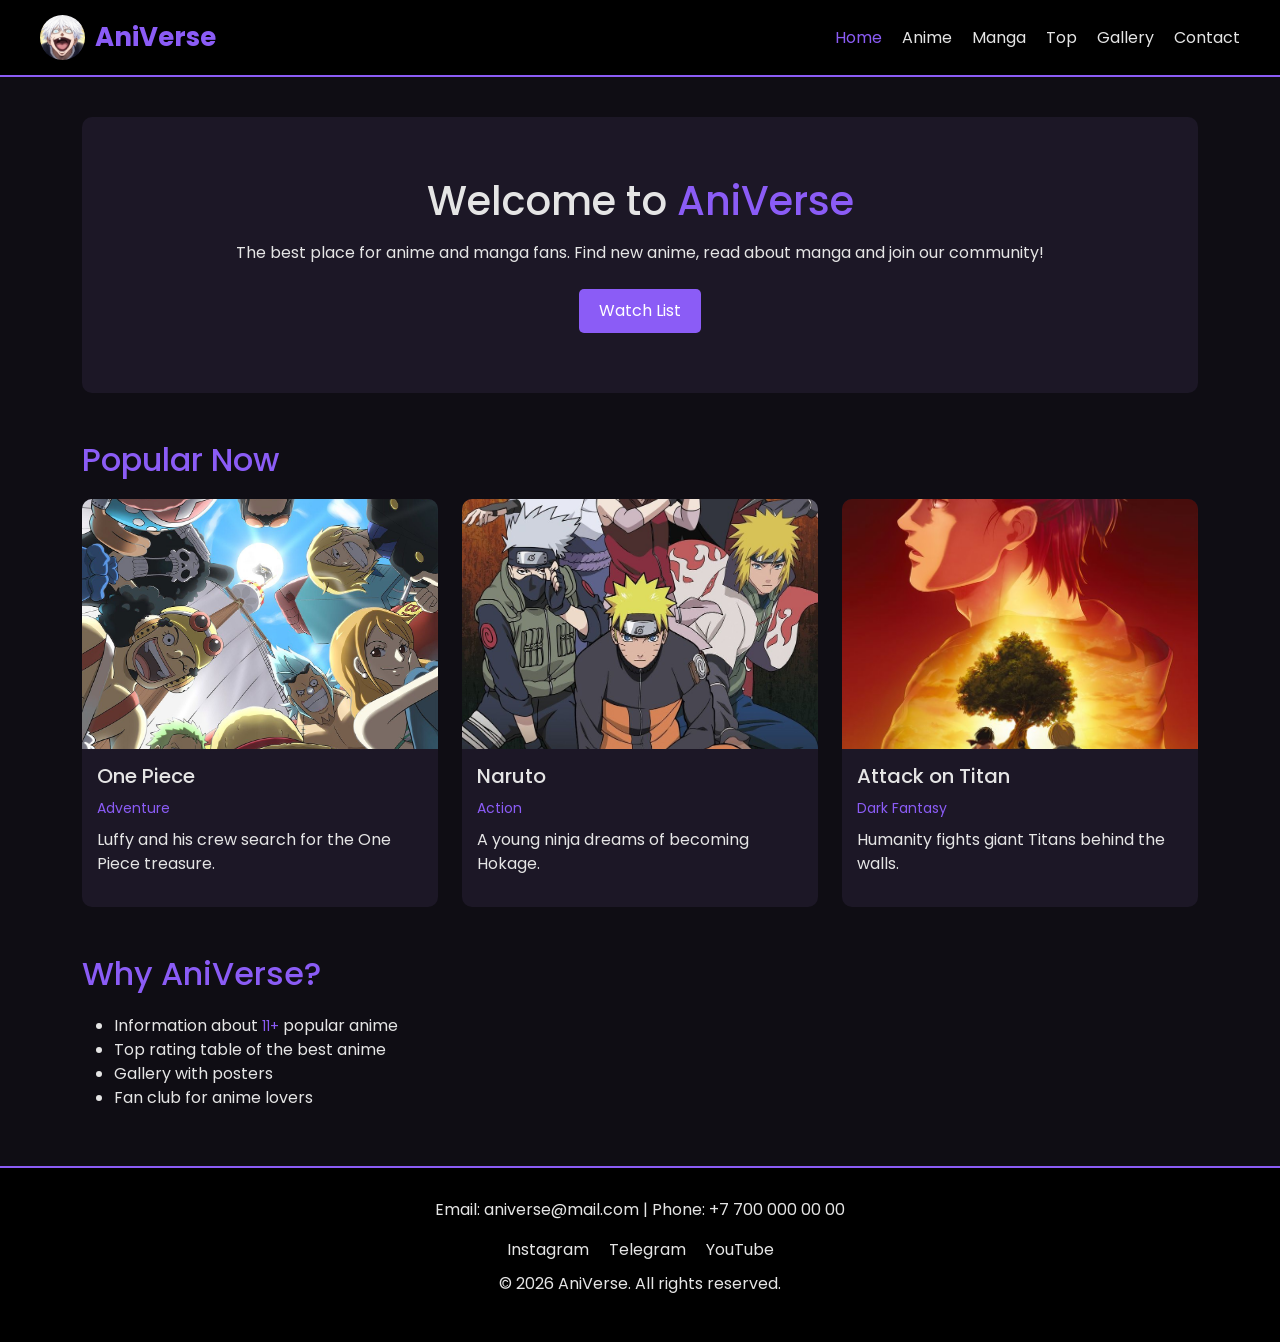
==== Midterm-WEB/index.html @ 4d8fa6c3 "Add files via upload" ====
<!DOCTYPE html>
<html lang="en">
<head>
    <meta charset="UTF-8">
    <meta name="viewport" content="width=device-width, initial-scale=1.0">
    <title>AniVerse - Home</title>
    <link rel="preconnect" href="https://fonts.googleapis.com">
    <link href="https://fonts.googleapis.com/css2?family=Poppins:wght@400;600&display=swap" rel="stylesheet">
    <link rel="stylesheet" href="https://cdn.jsdelivr.net/npm/bootstrap@5.3.3/dist/css/bootstrap.min.css">
    <link rel="stylesheet" href="css/style.css">
</head>
<body>

    <header class="header">
        <a href="index.html" class="logo">
            <img src="images/logo.jpg" alt="AniVerse logo">
            <span>AniVerse</span>
        </a>
        <nav class="nav">
            <a href="index.html" class="active">Home</a>
            <a href="anime.html">Anime</a>
            <a href="manga.html">Manga</a>
            <a href="top.html">Top</a>
            <a href="gallery.html">Gallery</a>
            <a href="contact.html">Contact</a>
        </nav>
    </header>

    <main>
        <div class="container">
            <section class="hero text-center mb-5">
                <h1>Welcome to <span class="title">AniVerse</span></h1>
                <p class="mt-3 mb-4">The best place for anime and manga fans. Find new anime, read about manga and join our community!</p>
                <a href="anime.html" class="btn-anime">Watch List</a>
            </section>

            <section>
                <h2 class="title">Popular Now</h2>
                <div class="row g-4">
                    <div class="col-12 col-md-6 col-lg-4">
                    <div class="anime-card">
                        <img src="images/one-piece.jpg" alt="One Piece">
                        <div class="info">
                            <h3 class="h5">One Piece</h3>
                            <span class="genre">Adventure</span>
                            <p class="mt-2">Luffy and his crew search for the One Piece treasure.</p>
                        </div>
                    </div>
                    </div>
                    <div class="col-12 col-md-6 col-lg-4">
                    <div class="anime-card">
                        <img src="images/naruto.jpg" alt="Naruto">
                        <div class="info">
                            <h3 class="h5">Naruto</h3>
                            <span class="genre">Action</span>
                            <p class="mt-2">A young ninja dreams of becoming Hokage.</p>
                        </div>
                    </div>
                    </div>
                    <div class="col-12 col-md-6 col-lg-4">
                    <div class="anime-card">
                        <img src="images/attack-on-titan.jpg" alt="Attack on Titan">
                        <div class="info">
                            <h3 class="h5">Attack on Titan</h3>
                            <span class="genre">Dark Fantasy</span>
                            <p class="mt-2">Humanity fights giant Titans behind the walls.</p>
                        </div>
                    </div>
                    </div>
                </div>
            </section>

            <section class="mt-5">
                <h2 class="title">Why AniVerse?</h2>
                <ul>
                    <li>Information about <span class="genre">11+</span> popular anime</li>
                    <li>Top rating table of the best anime</li>
                    <li>Gallery with posters</li>
                    <li>Fan club for anime lovers</li>
                </ul>
            </section>
        </div>
    </main>

    <footer class="footer">
        <p>Email: aniverse@mail.com | Phone: +7 700 000 00 00</p>
        <div class="socials">
            <a href="https://instagram.com">Instagram</a>
            <a href="https://t.me">Telegram</a>
            <a href="https://youtube.com">YouTube</a>
        </div>
        <p>&copy; 2026 AniVerse. All rights reserved.</p>
    </footer>

</body>
</html>
---- Midterm-WEB/css/style.css ----
/* ===== Variables ===== */
:root {
    --bg: #0f0d14;
    --card: #1c1726;
    --purple: #8b5cf6;
    --purple-dark: #6d28d9;
    --text: #e5e5e5;
    --title-size: 40px;
}

/* ===== Base ===== */
* {
    margin: 0;
    padding: 0;
    box-sizing: border-box;
}

body {
    font-family: "Poppins", sans-serif;
    background-color: var(--bg);
    color: var(--text);
}

a {
    color: var(--text);
    text-decoration: none;
}

img {
    display: block;
    width: 100%;
}

h1 {
    font-size: var(--title-size);
}

main {
    padding: 40px 0;
}

.title {
    color: var(--purple);
    margin-bottom: 20px;
}

/* ===== Header (Flexbox) ===== */
.header {
    display: flex;
    justify-content: space-between;
    align-items: center;
    padding: 15px 40px;
    background-color: #000;
    border-bottom: 2px solid var(--purple);
}

.logo {
    display: flex;
    align-items: center;
    gap: 10px;
    font-size: 26px;
    font-weight: bold;
    color: var(--purple);
}

.logo img {
    width: 45px;
    height: 45px;
    border-radius: 50%;
    object-fit: cover;
}

.nav {
    display: flex;
    gap: 20px;
}

.nav a:hover,
.nav a:focus {
    color: var(--purple);
}

.nav .active {
    color: var(--purple);
}

/* ===== Buttons ===== */
.btn-anime {
    display: inline-block;
    padding: 10px 20px;
    background-color: var(--purple);
    color: white;
    border: none;
    border-radius: 5px;
}

.btn-anime:hover,
.btn-anime:focus {
    background-color: var(--purple-dark);
    color: white;
}

/* ===== Hero (Home) ===== */
.hero {
    padding: 60px 20px;
    background-color: var(--card);
    border-radius: 10px;
}

/* ===== Cards ===== */
.anime-card {
    background-color: var(--card);
    border-radius: 10px;
    overflow: hidden;
    height: 100%;
}

.anime-card:hover {
    transform: scale(1.03);
}

.anime-card img {
    height: 250px;
    object-fit: cover;
}

.anime-card .info {
    padding: 15px;
}

.genre {
    color: var(--purple);
    font-size: 14px;
}

/* ===== Anime list (Grid) ===== */
.anime-grid {
    display: grid;
    grid-template-columns: repeat(4, 1fr);
    gap: 20px;
}

/* ===== Manga list ===== */
.manga-item {
    display: flex;
    gap: 20px;
    padding: 15px;
    margin-bottom: 15px;
    background-color: var(--card);
    border-radius: 10px;
}

.manga-item img {
    width: 100px;
    height: 140px;
    object-fit: cover;
}

.manga-item:nth-child(even) {
    border-left: 4px solid var(--purple);
}

/* ===== Table (Top) ===== */
.top-table {
    width: 100%;
    border-collapse: collapse;
}

.top-table th,
.top-table td {
    padding: 12px;
    text-align: left;
}

.top-table th {
    background-color: var(--purple);
    color: white;
}

.top-table tr:nth-child(even) {
    background-color: var(--card);
}

.top-table tr:nth-child(odd) {
    background-color: #15111d;
}

/* ===== Gallery (Grid + position) ===== */
.gallery {
    display: grid;
    grid-template-columns: repeat(3, 1fr);
    gap: 15px;
}

.gallery-item {
    position: relative;
}

.gallery-item img {
    height: 300px;
    object-fit: cover;
    border-radius: 10px;
}

.caption {
    position: absolute;
    bottom: 0;
    left: 0;
    width: 100%;
    padding: 10px;
    background-color: rgba(0, 0, 0, 0.7);
    border-radius: 0 0 10px 10px;
    display: none;
}

.gallery-item:hover .caption {
    display: block;
}

/* ===== Form (Contact) ===== */
.form-box {
    padding: 25px;
    background-color: var(--card);
    border-radius: 10px;
}

.form-box label {
    display: block;
    margin-top: 15px;
    margin-bottom: 5px;
}

.form-box input,
.form-box select,
.form-box textarea {
    width: 100%;
    padding: 10px;
    background-color: var(--bg);
    color: var(--text);
    border: 1px solid #444;
    border-radius: 5px;
}

.form-box input:focus,
.form-box select:focus,
.form-box textarea:focus {
    border-color: var(--purple);
    outline: none;
}

/* ===== Footer (Flexbox) ===== */
.footer {
    padding: 30px 40px;
    background-color: #000;
    border-top: 2px solid var(--purple);
    text-align: center;
}

.socials {
    display: flex;
    justify-content: center;
    gap: 20px;
    margin: 10px 0;
}

.socials a:hover {
    color: var(--purple);
}

/* ===== Media Queries ===== */

/* Tablet */
@media (max-width: 992px) {
    :root {
        --title-size: 32px;
    }

    .anime-grid {
        grid-template-columns: repeat(2, 1fr);
    }

    .gallery {
        grid-template-columns: repeat(2, 1fr);
    }
}

/* Mobile */
@media (max-width: 576px) {
    :root {
        --title-size: 26px;
    }

    .header {
        flex-direction: column;
        gap: 10px;
        padding: 15px;
    }

    .nav {
        flex-wrap: wrap;
        justify-content: center;
        gap: 10px;
    }

    main {
        padding: 20px 0;
    }

    .anime-grid {
        grid-template-columns: 1fr;
    }

    .gallery {
        grid-template-columns: 1fr;
    }

    .hero {
        padding: 30px 15px;
    }
}
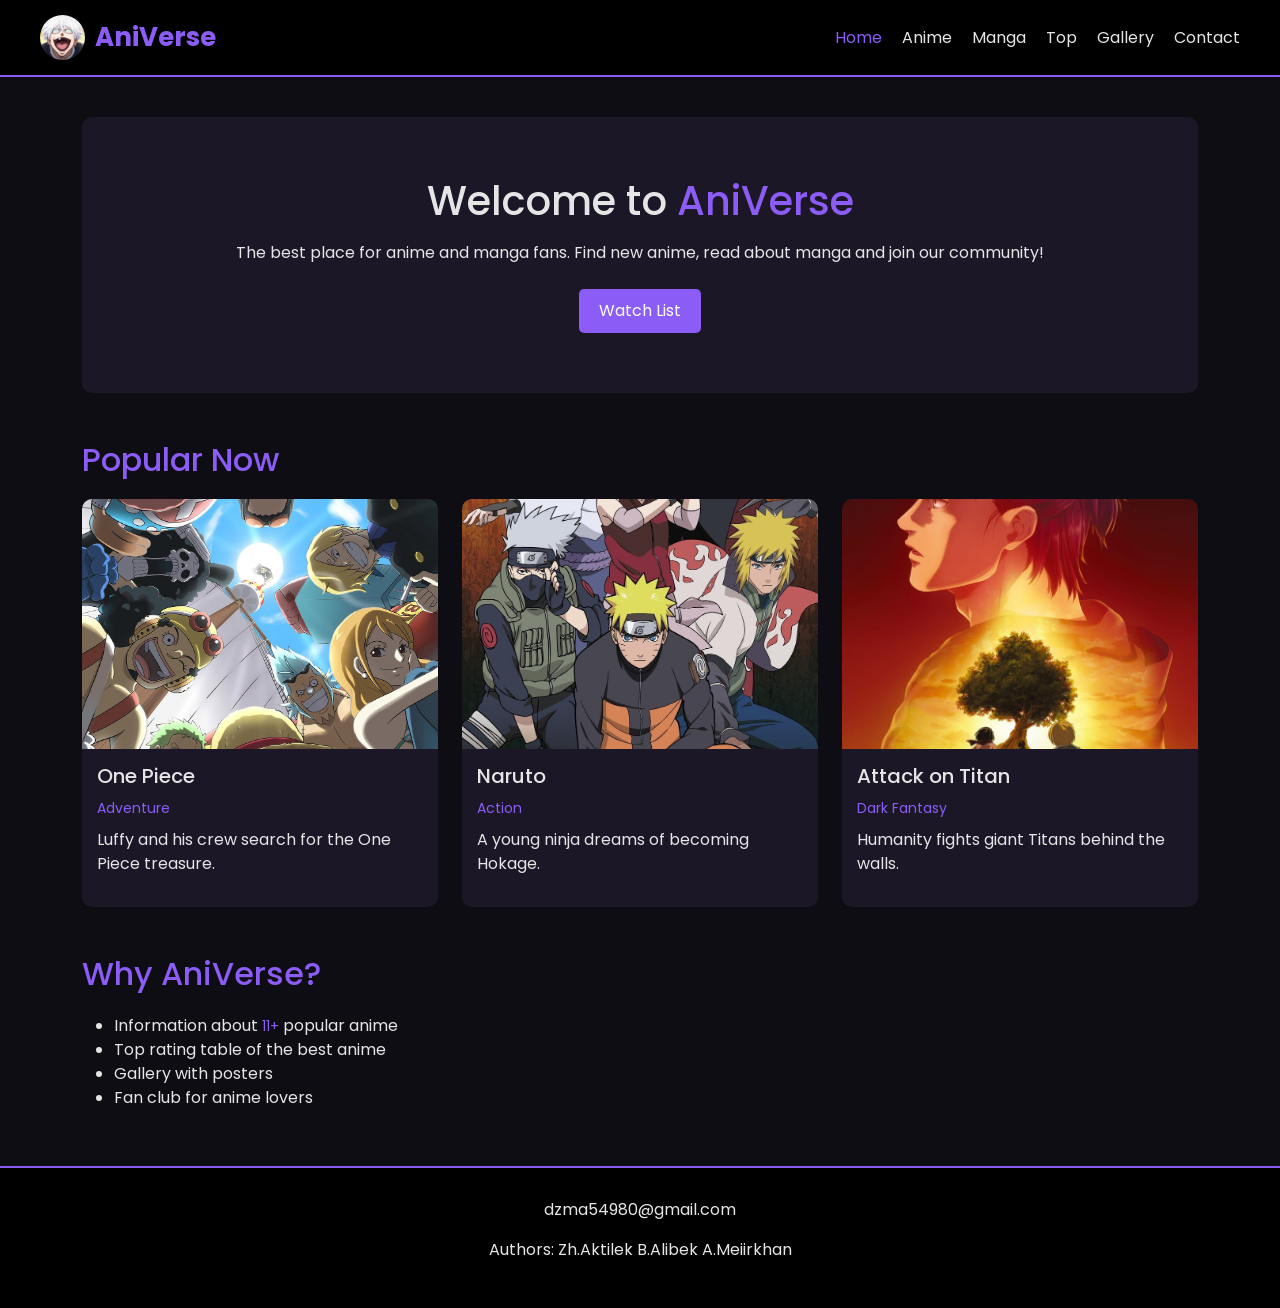
==== commit fe0a6294: "Modify footer with new email and author details Updated contact information and authors in footer." ====
--- a/Midterm-WEB/index.html
+++ b/Midterm-WEB/index.html
@@ -83,13 +83,8 @@
     </main>
 
     <footer class="footer">
-        <p>Email: aniverse@mail.com | Phone: +7 700 000 00 00</p>
-        <div class="socials">
-            <a href="https://instagram.com">Instagram</a>
-            <a href="https://t.me">Telegram</a>
-            <a href="https://youtube.com">YouTube</a>
-        </div>
-        <p>&copy; 2026 AniVerse. All rights reserved.</p>
+        <p>dzma54980@gmail.com</p>
+        <p>Authors: Zh.Aktilek B.Alibek A.Meiirkhan</p>
     </footer>
 
 </body>
